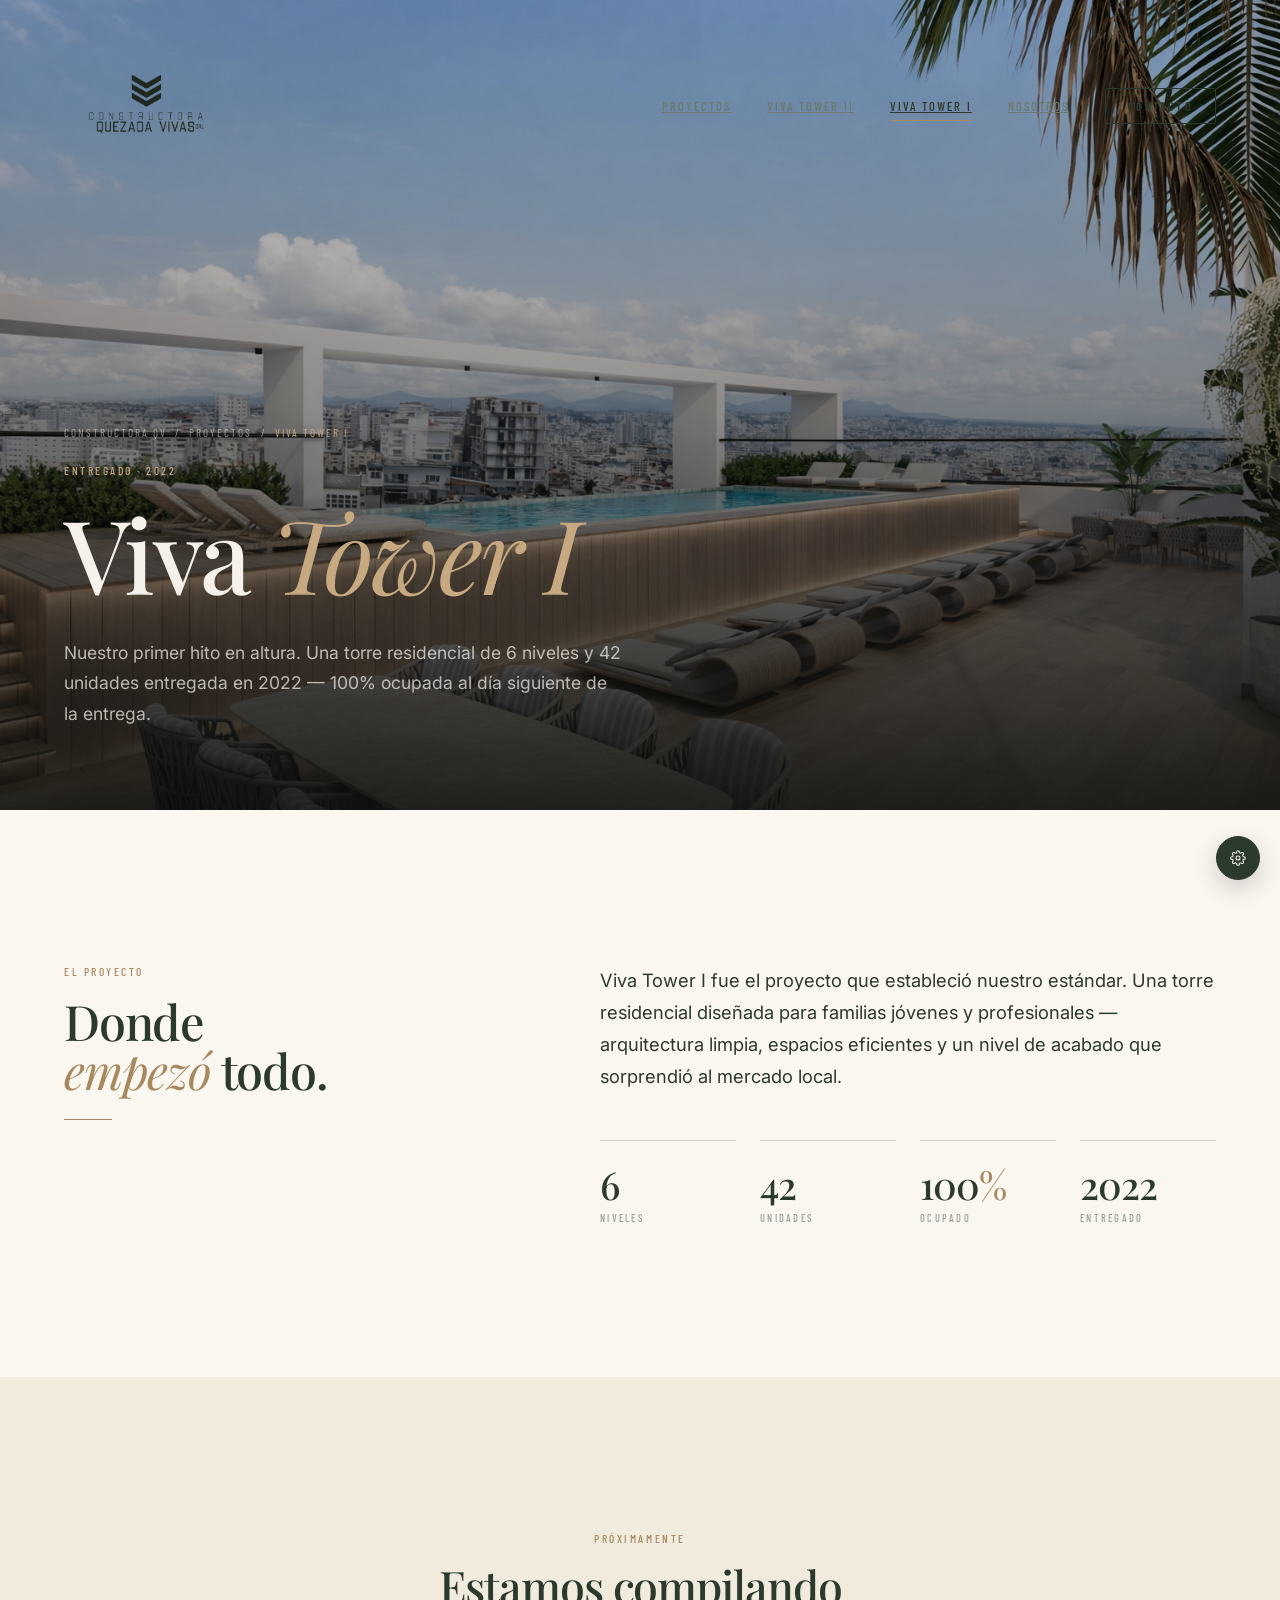
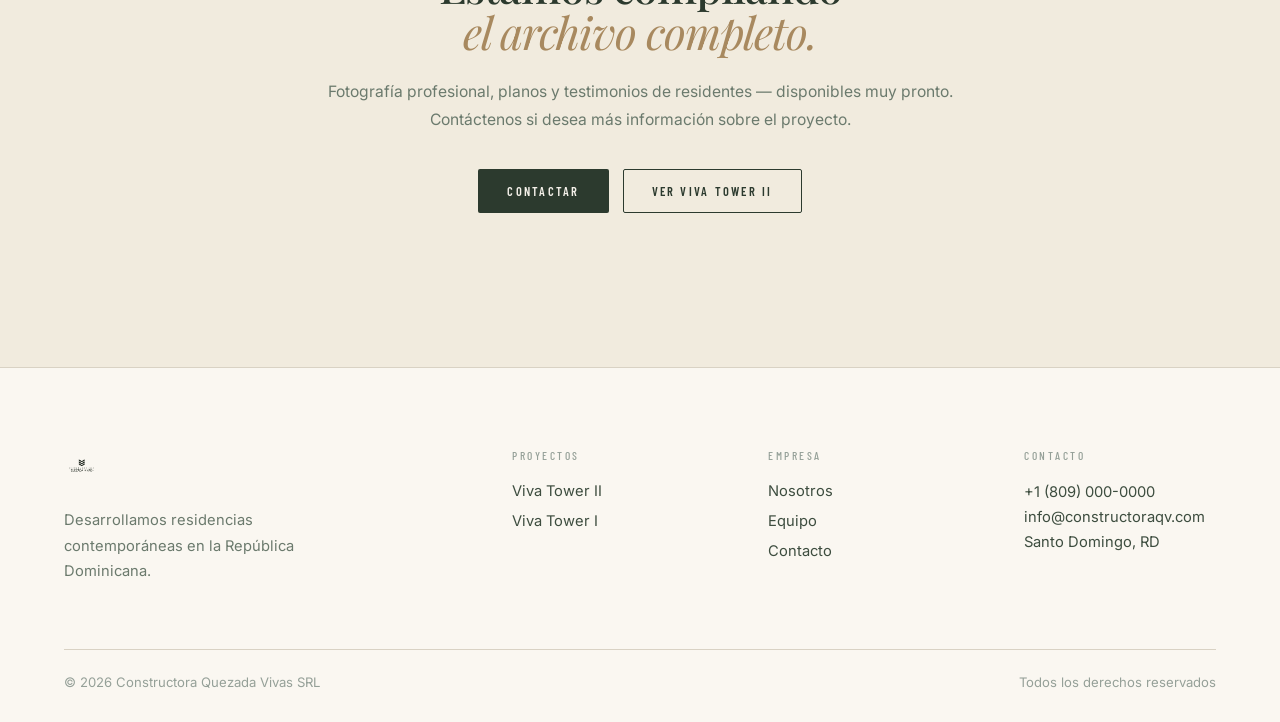
==== VivasQuezada (1)/viva-tower-i.html @ b6ae5582 "Add files via upload" ====
<!DOCTYPE html>
<html lang="es" data-theme="light" data-palette="earth" data-hero="overlay" data-nav="classic" data-footer="editorial" data-teaser="editorial" data-anim="on">
<head>
  <meta charset="UTF-8">
  <meta name="viewport" content="width=device-width, initial-scale=1.0">
  <title>Viva Tower I — Constructora Quezada Vivas SRL</title>

  <link rel="preconnect" href="https://fonts.googleapis.com">
  <link rel="preconnect" href="https://fonts.gstatic.com" crossorigin>
  <link href="https://fonts.googleapis.com/css2?family=Playfair+Display:ital,wght@0,400;0,500;0,600;0,700;1,400;1,500&family=Inter:wght@300;400;500;600&family=Barlow+Condensed:wght@400;500;600;700&display=swap" rel="stylesheet">

  <link rel="stylesheet" href="assets/site.css">
</head>
<body>

<!-- ════════════════ NAV ════════════════ -->
<nav class="nav">
  <div class="nav-row nav-classic">
    <a href="index.html" aria-label="Constructora Quezada Vivas">
      <img class="logo-img" src="brand_assets/perspectivasvivasii/Constructora VQ LOGO-02 (1).png" alt="Constructora Quezada Vivas">
    </a>
    <div class="hidden md:flex items-center" style="gap:36px">
      <a class="nav-link" href="index.html#proyectos" data-i18n-es="Proyectos" data-i18n-en="Projects">Proyectos</a>
      <a class="nav-link" href="viva-tower-ii.html">Viva Tower II</a>
      <a class="nav-link active" href="#proyecto">Viva Tower I</a>
      <a class="nav-link" href="index.html#nosotros" data-i18n-es="Nosotros" data-i18n-en="About">Nosotros</a>
      <a class="btn btn-outline" href="index.html#contacto" style="padding:10px 22px" data-i18n-es="Contacto" data-i18n-en="Contact">Contacto</a>
    </div>
    <button class="md:hidden" data-mobile-toggle aria-label="Menú" style="background:transparent;border:0;color:var(--ink);padding:6px">
      <svg width="22" height="22" viewBox="0 0 24 24" fill="none" stroke="currentColor" stroke-width="1.4" stroke-linecap="round"><line x1="3" y1="6" x2="21" y2="6"/><line x1="3" y1="12" x2="21" y2="12"/><line x1="3" y1="18" x2="21" y2="18"/></svg>
    </button>
  </div>

  <div class="nav-row nav-pill" style="display:none">
    <a href="index.html"><img class="logo-img" style="height:150px"></a>
    <div class="hidden md:flex items-center" style="gap:6px;padding:6px;border:1px solid var(--line);border-radius:999px;background:var(--surface)">
      <a class="nav-link" href="index.html#proyectos" style="padding:8px 16px;border-radius:999px" data-i18n-es="Proyectos" data-i18n-en="Projects">Proyectos</a>
      <a class="nav-link" href="viva-tower-ii.html" style="padding:8px 16px;border-radius:999px">Tower II</a>
      <a class="nav-link active" href="#proyecto" style="padding:8px 16px;border-radius:999px;background:var(--ink);color:var(--on-dark)">Tower I</a>
    </div>
    <a href="index.html" class="hidden md:inline-flex" style="font-family:'Barlow Condensed';text-transform:uppercase;letter-spacing:.16em;font-size:.7rem;color:var(--ink-mute);text-decoration:none">← <span data-i18n-es="Empresa" data-i18n-en="Company">Empresa</span></a>
  </div>

  <div data-mobile-menu class="hidden md:hidden" style="margin-top:14px;padding:18px;border-top:1px solid var(--line);display:flex;flex-direction:column;gap:14px">
    <a class="nav-link" href="index.html#proyectos" data-i18n-es="Proyectos" data-i18n-en="Projects">Proyectos</a>
    <a class="nav-link" href="viva-tower-ii.html">Viva Tower II</a>
    <a class="nav-link" href="index.html#contacto" data-i18n-es="Contacto" data-i18n-en="Contact">Contacto</a>
  </div>
</nav>


<!-- ════════════════ HERO ════════════════ -->
<section id="proyecto" class="grain" style="position:relative;min-height:90vh;display:flex;align-items:flex-end;overflow:hidden">
  <img src="brand_assets/perspectivasvivasii/AREA SOCIAL 01.JPEG" alt="Viva Tower I" style="position:absolute;inset:0;width:100%;height:100%;object-fit:cover">
  <div style="position:absolute;inset:0;background:linear-gradient(to top,rgba(10,12,10,.88) 0%,rgba(10,12,10,.4) 50%,rgba(10,12,10,.1) 100%)"></div>

  <div style="position:relative;z-index:2;width:100%;padding:0 max(24px,5vw) 80px">
    <div class="container">
      <p style="font-family:'Barlow Condensed';text-transform:uppercase;letter-spacing:.18em;font-size:.7rem;color:rgba(245,241,234,.55);margin-bottom:24px">
        <a href="index.html" style="color:rgba(245,241,234,.55);text-decoration:none">Constructora QV</a>
        &nbsp;/&nbsp;
        <a href="index.html#proyectos" style="color:rgba(245,241,234,.55);text-decoration:none" data-i18n-es="Proyectos" data-i18n-en="Projects">Proyectos</a>
        &nbsp;/&nbsp;
        <span style="color:var(--bronze-lt)">Viva Tower I</span>
      </p>
      <p class="eyebrow reveal on" style="color:var(--bronze-lt);margin-bottom:24px" data-i18n-es="Entregado · 2022" data-i18n-en="Delivered · 2022">Entregado · 2022</p>
      <h1 class="display reveal on" style="font-size:clamp(3rem,8vw,7rem);color:var(--on-dark);margin-bottom:32px;max-width:1000px">
        Viva <em style="color:var(--bronze-lt)">Tower I</em>
      </h1>
      <p class="reveal on" style="color:rgba(245,241,234,.72);font-size:1.1rem;line-height:1.75;max-width:560px" data-i18n-es="Nuestro primer hito en altura. Una torre residencial de 6 niveles y 42 unidades entregada en 2022 — 100% ocupada al día siguiente de la entrega." data-i18n-en="Our first vertical milestone. A 6-floor, 42-unit residential tower delivered in 2022 — fully occupied the day after handover.">
        Nuestro primer hito en altura. Una torre residencial de 6 niveles y 42 unidades entregada en 2022 — 100% ocupada al día siguiente de la entrega.
      </p>
    </div>
  </div>
</section>


<!-- ════════════════ CONTENT — placeholder ════════════════ -->
<section class="section bg-paper">
  <div class="container" style="display:grid;grid-template-columns:1fr 1.4fr;gap:96px;align-items:start">
    <div class="reveal">
      <p class="eyebrow" data-i18n-es="El proyecto" data-i18n-en="The project">El proyecto</p>
      <h2 class="display bronze-rule" style="font-size:clamp(2rem,3.8vw,3.2rem);margin-top:18px">
        <span data-i18n-es="Donde" data-i18n-en="Where">Donde</span><br>
        <em data-i18n-es="empezó" data-i18n-en="it all">empezó</em>
        <span data-i18n-es="todo." data-i18n-en="began.">todo.</span>
      </h2>
    </div>
    <div class="reveal">
      <p style="font-size:1.15rem;line-height:1.75;color:var(--ink);margin-bottom:32px" data-i18n-es="Viva Tower I fue el proyecto que estableció nuestro estándar. Una torre residencial diseñada para familias jóvenes y profesionales — arquitectura limpia, espacios eficientes y un nivel de acabado que sorprendió al mercado local." data-i18n-en="Viva Tower I is the project that set our standard. A residential tower designed for young families and professionals — clean architecture, efficient spaces and a finish level that surprised the local market.">
        Viva Tower I fue el proyecto que estableció nuestro estándar. Una torre residencial diseñada para familias jóvenes y profesionales — arquitectura limpia, espacios eficientes y un nivel de acabado que sorprendió al mercado local.
      </p>

      <div style="margin-top:48px;display:grid;grid-template-columns:repeat(4,1fr);gap:24px">
        <div style="padding-top:24px;border-top:1px solid var(--line)">
          <p class="display" style="font-size:2.4rem;line-height:1">6</p>
          <p class="eyebrow" style="color:var(--ink-mute);margin-top:8px;font-size:.65rem" data-i18n-es="Niveles" data-i18n-en="Floors">Niveles</p>
        </div>
        <div style="padding-top:24px;border-top:1px solid var(--line)">
          <p class="display" style="font-size:2.4rem;line-height:1">42</p>
          <p class="eyebrow" style="color:var(--ink-mute);margin-top:8px;font-size:.65rem" data-i18n-es="Unidades" data-i18n-en="Units">Unidades</p>
        </div>
        <div style="padding-top:24px;border-top:1px solid var(--line)">
          <p class="display" style="font-size:2.4rem;line-height:1">100<span style="color:var(--bronze)">%</span></p>
          <p class="eyebrow" style="color:var(--ink-mute);margin-top:8px;font-size:.65rem" data-i18n-es="Ocupado" data-i18n-en="Occupied">Ocupado</p>
        </div>
        <div style="padding-top:24px;border-top:1px solid var(--line)">
          <p class="display" style="font-size:2.4rem;line-height:1">2022</p>
          <p class="eyebrow" style="color:var(--ink-mute);margin-top:8px;font-size:.65rem" data-i18n-es="Entregado" data-i18n-en="Delivered">Entregado</p>
        </div>
      </div>
    </div>
  </div>
</section>


<!-- Empty-state notice -->
<section class="section bg-paper-2" style="text-align:center">
  <div class="container" style="max-width:680px;margin:0 auto">
    <p class="eyebrow" style="color:var(--bronze)" data-i18n-es="Próximamente" data-i18n-en="Coming soon">Próximamente</p>
    <h3 class="display" style="font-size:clamp(1.8rem,3.5vw,2.8rem);margin-top:18px">
      <span data-i18n-es="Estamos compilando" data-i18n-en="We are compiling">Estamos compilando</span><br>
      <em data-i18n-es="el archivo completo." data-i18n-en="the full archive.">el archivo completo.</em>
    </h3>
    <p style="margin-top:24px;color:var(--ink-soft);font-size:.98rem;line-height:1.75" data-i18n-es="Fotografía profesional, planos y testimonios de residentes — disponibles muy pronto. Contáctenos si desea más información sobre el proyecto." data-i18n-en="Professional photography, floor plans and resident testimonials — coming soon. Contact us if you'd like more information about the project.">
      Fotografía profesional, planos y testimonios de residentes — disponibles muy pronto. Contáctenos si desea más información sobre el proyecto.
    </p>
    <div style="margin-top:36px;display:flex;justify-content:center;gap:14px;flex-wrap:wrap">
      <a class="btn btn-solid" href="index.html#contacto" data-i18n-es="Contactar" data-i18n-en="Contact us">Contactar</a>
      <a class="btn btn-outline" href="viva-tower-ii.html" data-i18n-es="Ver Viva Tower II" data-i18n-en="See Viva Tower II">Ver Viva Tower II</a>
    </div>
  </div>
</section>


<!-- ════════════════ FOOTER ════════════════ -->
<footer style="border-top:1px solid var(--line);background:var(--paper)">
  <div class="foot-editorial container" style="display:grid;grid-template-columns:2fr 1fr 1fr 1fr;gap:64px;padding:80px max(24px,5vw) 32px">
    <div>
      <img class="logo-img" src="brand_assets/perspectivasvivasii/Constructora VQ LOGO-02 (1).png" alt="Constructora Quezada Vivas" style="height:36px;margin-bottom:24px">
      <p style="color:var(--ink-soft);line-height:1.75;max-width:300px;font-size:.92rem" data-i18n-es="Desarrollamos residencias contemporáneas en la República Dominicana." data-i18n-en="We develop contemporary residences across the Dominican Republic.">
        Desarrollamos residencias contemporáneas en la República Dominicana.
      </p>
    </div>
    <div>
      <p class="eyebrow" style="color:var(--ink-mute);margin-bottom:18px" data-i18n-es="Proyectos" data-i18n-en="Projects">Proyectos</p>
      <ul style="display:flex;flex-direction:column;gap:10px;list-style:none;padding:0;margin:0">
        <li><a href="viva-tower-ii.html" style="color:var(--ink-2);text-decoration:none;font-size:.92rem">Viva Tower II</a></li>
        <li><a href="viva-tower-i.html" style="color:var(--ink-2);text-decoration:none;font-size:.92rem">Viva Tower I</a></li>
      </ul>
    </div>
    <div>
      <p class="eyebrow" style="color:var(--ink-mute);margin-bottom:18px" data-i18n-es="Empresa" data-i18n-en="Company">Empresa</p>
      <ul style="display:flex;flex-direction:column;gap:10px;list-style:none;padding:0;margin:0">
        <li><a href="index.html#nosotros" style="color:var(--ink-2);text-decoration:none;font-size:.92rem" data-i18n-es="Nosotros" data-i18n-en="About">Nosotros</a></li>
        <li><a href="index.html#equipo" style="color:var(--ink-2);text-decoration:none;font-size:.92rem" data-i18n-es="Equipo" data-i18n-en="Team">Equipo</a></li>
        <li><a href="index.html#contacto" style="color:var(--ink-2);text-decoration:none;font-size:.92rem" data-i18n-es="Contacto" data-i18n-en="Contact">Contacto</a></li>
      </ul>
    </div>
    <div>
      <p class="eyebrow" style="color:var(--ink-mute);margin-bottom:18px" data-i18n-es="Contacto" data-i18n-en="Contact">Contacto</p>
      <p style="color:var(--ink-2);font-size:.92rem;line-height:1.7">
        +1 (809) 000-0000<br>
        info@constructoraqv.com<br>
        Santo Domingo, RD
      </p>
    </div>
    <div style="grid-column:1/-1;border-top:1px solid var(--line);padding-top:24px;display:flex;justify-content:space-between;color:var(--ink-mute);font-size:.82rem;flex-wrap:wrap;gap:12px">
      <span>© 2026 Constructora Quezada Vivas SRL</span>
      <span data-i18n-es="Todos los derechos reservados" data-i18n-en="All rights reserved">Todos los derechos reservados</span>
    </div>
  </div>

  <div class="foot-minimal container" style="display:none;justify-content:space-between;align-items:center;padding:32px max(24px,5vw);flex-wrap:wrap;gap:16px">
    <img class="logo-img" src="brand_assets/perspectivasvivasii/Constructora VQ LOGO-02 (1).png" alt="Constructora Quezada Vivas" style="height:28px">
    <span style="color:var(--ink-mute);font-size:.78rem">© 2026 Constructora QV SRL</span>
  </div>

  <div class="foot-statement" style="display:none;padding:96px max(24px,5vw) 48px;text-align:center">
    <div class="container">
      <p class="eyebrow" style="margin-bottom:32px">Constructora Quezada Vivas SRL</p>
      <p class="display" style="font-size:clamp(2.5rem,7vw,6rem);max-width:1100px;margin:0 auto">
        <em data-i18n-es="Construimos" data-i18n-en="We build">Construimos</em> <span data-i18n-es="para que las familias vivan." data-i18n-en="so families can live.">para que las familias vivan.</span>
      </p>
    </div>
  </div>
</footer>

<script src="assets/site.js"></script>
</body>
</html>
---- VivasQuezada (1)/assets/site.css ----
/* ──────────────────────────────────────────────────────────────
   Constructora Quezada Vivas — Design System
   Shared across landing + project pages
   ────────────────────────────────────────────────────────────── */

/* ─── PALETTES (driven by data-palette + data-theme) ─── */
:root,
[data-palette="earth"][data-theme="light"] {
  --ink:        #2c3a2e;   /* deep forest */
  --ink-2:      #3d4d3f;
  --ink-soft:   #6b7a6d;
  --ink-mute:   #95a098;
  --line:       #d9d2c4;
  --bronze:     #a8895f;
  --bronze-2:   #8c6f48;
  --bronze-lt:  #c6a980;
  --paper:      #faf7f1;
  --paper-2:    #f1ebde;
  --surface:    #ffffff;
  --on-dark:    #f5f1ea;
  --dark:       #1f2820;
  --dark-2:     #28322a;
}

[data-palette="earth"][data-theme="dark"] {
  --ink:        #f5f1ea;
  --ink-2:      #d9d2c4;
  --ink-soft:   #a8a89e;
  --ink-mute:   #7a7d75;
  --line:       #2e3a30;
  --bronze:     #c6a980;
  --bronze-2:   #a8895f;
  --bronze-lt:  #d9c19a;
  --paper:      #161b16;
  --paper-2:    #1f2820;
  --surface:    #1f2820;
  --on-dark:    #f5f1ea;
  --dark:       #0f130f;
  --dark-2:     #1a201a;
}

[data-palette="navy"][data-theme="light"] {
  --ink:        #0f2b5c;
  --ink-2:      #1a3b75;
  --ink-soft:   #4d5d7a;
  --ink-mute:   #8590a5;
  --line:       #d8dde6;
  --bronze:     #c9663b;
  --bronze-2:   #a8512f;
  --bronze-lt:  #db8866;
  --paper:      #eef0f3;
  --paper-2:    #e0e4eb;
  --surface:    #ffffff;
  --on-dark:    #eef0f3;
  --dark:       #0a1c3d;
  --dark-2:     #122551;
}
[data-palette="navy"][data-theme="dark"] {
  --ink:        #eef0f3;
  --ink-2:      #d6dae3;
  --ink-soft:   #a4adbf;
  --ink-mute:   #7a839a;
  --line:       #1f3260;
  --bronze:     #db8866;
  --bronze-2:   #c9663b;
  --bronze-lt:  #e9a48b;
  --paper:      #0a1530;
  --paper-2:    #122551;
  --surface:    #122551;
  --on-dark:    #eef0f3;
  --dark:       #060d20;
  --dark-2:     #0a1530;
}

[data-palette="mono"][data-theme="light"] {
  --ink:        #18181a;
  --ink-2:      #2e2e30;
  --ink-soft:   #5d5d5f;
  --ink-mute:   #9a9a9c;
  --line:       #d8d6d2;
  --bronze:     #6b6b6d;
  --bronze-2:   #4d4d4f;
  --bronze-lt:  #8a8a8c;
  --paper:      #f4f3ef;
  --paper-2:    #e8e6e0;
  --surface:    #ffffff;
  --on-dark:    #f4f3ef;
  --dark:       #131315;
  --dark-2:     #1d1d1f;
}
[data-palette="mono"][data-theme="dark"] {
  --ink:        #f4f3ef;
  --ink-2:      #d4d3cf;
  --ink-soft:   #9a9a9c;
  --ink-mute:   #6b6b6d;
  --line:       #2a2a2c;
  --bronze:     #c0c0c2;
  --bronze-2:   #a0a0a2;
  --bronze-lt:  #d8d8da;
  --paper:      #131315;
  --paper-2:    #1d1d1f;
  --surface:    #1d1d1f;
  --on-dark:    #f4f3ef;
  --dark:       #0a0a0c;
  --dark-2:     #131315;
}

/* ─── UTILITY (small layer to replace removed Tailwind) ─── */
*, *::before, *::after { box-sizing: border-box; }
body, h1, h2, h3, h4, p, ul, ol, figure { margin: 0; padding: 0; }
ul { list-style: none; }
img { max-width: 100%; display: block; }
button { font: inherit; }

.hidden { display: none !important; }
.flex { display: flex; }
.grid { display: grid; }
.items-center { align-items: center; }
.items-start { align-items: flex-start; }
.justify-between { justify-content: space-between; }
.gap-3 { gap: 12px; }
.gap-4 { gap: 16px; }
.gap-6 { gap: 24px; }
.inline-flex { display: inline-flex; }
.inline-block { display: inline-block; }

@media (min-width: 768px) {
  .md\:flex { display: flex !important; }
  .md\:grid { display: grid !important; }
  .md\:inline-flex { display: inline-flex !important; }
  .md\:inline { display: inline !important; }
  .md\:block { display: block !important; }
  .md\:hidden { display: none !important; }
}
@media (max-width: 767.98px) {
  .md\:flex { display: none; }
  .md\:grid { display: none; }
  .md\:inline-flex { display: none; }
  .md\:inline { display: none; }
  .md\:block { display: none; }
}

/* ─── BASE ─── */
html { scroll-behavior: smooth; }
body {
  background: var(--paper);
  color: var(--ink);
  font-family: 'Inter', system-ui, sans-serif;
  -webkit-font-smoothing: antialiased;
  -moz-osx-font-smoothing: grayscale;
  transition: background 0.5s ease, color 0.5s ease;
}

.font-display   { font-family: 'Playfair Display', Georgia, serif; }
.font-sans      { font-family: 'Inter', system-ui, sans-serif; }
.font-condensed { font-family: 'Barlow Condensed', 'Inter', sans-serif; }

/* ─── TOKENS as utility classes ─── */
.bg-paper   { background-color: var(--paper); }
.bg-paper-2 { background-color: var(--paper-2); }
.bg-surface { background-color: var(--surface); }
.bg-dark    { background-color: var(--dark); }
.bg-dark-2  { background-color: var(--dark-2); }
.bg-ink     { background-color: var(--ink); }

.text-ink      { color: var(--ink); }
.text-ink-2    { color: var(--ink-2); }
.text-soft     { color: var(--ink-soft); }
.text-mute     { color: var(--ink-mute); }
.text-bronze   { color: var(--bronze); }
.text-bronze-lt{ color: var(--bronze-lt); }
.text-on-dark  { color: var(--on-dark); }

.border-line   { border-color: var(--line); }
.border-bronze { border-color: var(--bronze); }

/* ─── TYPE ─── */
.eyebrow {
  font-family: 'Barlow Condensed', sans-serif;
  font-weight: 500;
  text-transform: uppercase;
  letter-spacing: 0.22em;
  font-size: 0.72rem;
  color: var(--bronze);
}
.display {
  font-family: 'Playfair Display', Georgia, serif;
  font-weight: 500;
  letter-spacing: -0.025em;
  line-height: 1.02;
}
.display em {
  font-style: italic;
  font-weight: 400;
  color: var(--bronze);
}

/* Bronze rule under section titles */
.bronze-rule::after {
  content: '';
  display: block;
  width: 48px;
  height: 1px;
  background: var(--bronze);
  margin-top: 24px;
}

/* ─── BUTTONS ─── */
.btn {
  display: inline-flex;
  align-items: center;
  justify-content: center;
  gap: 10px;
  padding: 14px 28px;
  font-family: 'Barlow Condensed', sans-serif;
  font-weight: 600;
  font-size: 0.78rem;
  text-transform: uppercase;
  letter-spacing: 0.18em;
  border-radius: 2px;
  cursor: pointer;
  text-decoration: none;
  transition: background 0.3s ease, color 0.3s ease, border-color 0.3s ease, transform 0.2s ease;
  border: 1px solid transparent;
  white-space: nowrap;
}
.btn-solid {
  background: var(--ink);
  color: var(--on-dark);
}
.btn-solid:hover { background: var(--ink-2); transform: translateY(-1px); }

.btn-bronze {
  background: var(--bronze);
  color: var(--on-dark);
}
.btn-bronze:hover { background: var(--bronze-2); transform: translateY(-1px); }

.btn-outline {
  background: transparent;
  border-color: var(--ink);
  color: var(--ink);
}
.btn-outline:hover { background: var(--ink); color: var(--on-dark); }

.btn-outline-light {
  background: transparent;
  border-color: rgba(245,241,234,0.4);
  color: var(--on-dark);
}
.btn-outline-light:hover { border-color: var(--bronze-lt); color: var(--bronze-lt); }

.btn-link {
  background: transparent;
  color: var(--ink);
  padding: 4px 0;
  border-bottom: 1px solid var(--ink);
  letter-spacing: 0.14em;
}
.btn-link:hover { color: var(--bronze); border-color: var(--bronze); }

/* ─── NAV ─── */
.nav {
  position: fixed;
  top: 0;
  inset-inline: 0;
  z-index: 50;
  padding: 22px max(24px, 5vw);
  transition: background 0.35s ease, padding 0.3s ease, box-shadow 0.3s ease;
}
.nav.solid {
  background: color-mix(in oklab, var(--paper) 92%, transparent);
  backdrop-filter: blur(14px) saturate(140%);
  -webkit-backdrop-filter: blur(14px) saturate(140%);
  box-shadow: 0 1px 0 var(--line);
  padding-top: 14px;
  padding-bottom: 14px;
}
[data-theme="dark"] .nav.solid {
  background: color-mix(in oklab, var(--paper) 88%, transparent);
}
.nav-row {
  max-width: 1320px;
  margin: 0 auto;
  display: flex;
  align-items: center;
  justify-content: space-between;
  gap: 32px;
}
.nav-link {
  font-family: 'Barlow Condensed', sans-serif;
  font-weight: 500;
  text-transform: uppercase;
  letter-spacing: 0.16em;
  font-size: 0.78rem;
  color: var(--ink-soft);
  transition: color 0.2s ease;
  position: relative;
}
.nav-link:hover { color: var(--ink); }
.nav-link.active { color: var(--ink); }
.nav-link.active::after {
  content: '';
  position: absolute;
  left: 0; right: 0;
  bottom: -8px;
  height: 1px;
  background: var(--bronze);
}

/* Logo treatment — invert based on theme */
.logo-img {
  height: 168px;
  width: auto;
  transition: filter 0.4s ease, height 0.3s ease;
}
.nav.solid .logo-img { height: 144px; }
@media (max-width: 767.98px) {
  .logo-img { height: 132px; }
  .nav.solid .logo-img { height: 120px; }
}
[data-theme="light"] .logo-img { filter: brightness(0) saturate(100%) invert(15%) sepia(8%) saturate(900%) hue-rotate(70deg) brightness(95%); }
[data-theme="dark"]  .logo-img { filter: brightness(0) invert(1) opacity(0.95); }

/* ─── CARDS / SURFACES ─── */
.card {
  background: var(--surface);
  border: 1px solid var(--line);
  border-radius: 4px;
  transition: transform 0.4s ease, box-shadow 0.4s ease, border-color 0.4s ease;
}
.card:hover {
  transform: translateY(-3px);
  border-color: var(--bronze);
  box-shadow: 0 24px 48px -16px rgba(44,58,46,.18);
}

.surface-dark {
  background: var(--dark);
  color: var(--on-dark);
}

/* ─── IMAGE WRAPPER ─── */
.img-wrap {
  position: relative;
  overflow: hidden;
  background: var(--paper-2);
}
.img-wrap img {
  width: 100%;
  height: 100%;
  object-fit: cover;
  transition: transform 0.8s cubic-bezier(.25,.46,.45,.94);
  display: block;
}
.img-wrap:hover img { transform: scale(1.04); }
.img-wrap.with-shade::after {
  content: '';
  position: absolute;
  inset: 0;
  background: linear-gradient(to top, rgba(15,20,15,0.75) 0%, rgba(15,20,15,0.2) 45%, transparent 75%);
  pointer-events: none;
}

/* ─── FIELDS ─── */
.field {
  background: transparent;
  border: 0;
  border-bottom: 1px solid var(--line);
  padding: 12px 0;
  width: 100%;
  font-family: 'Inter', sans-serif;
  font-size: 0.95rem;
  color: var(--ink);
  transition: border-color 0.2s ease;
}
.field:focus { outline: none; border-bottom-color: var(--bronze); }
.field::placeholder { color: var(--ink-mute); }
.field-label {
  font-family: 'Barlow Condensed', sans-serif;
  font-size: 0.7rem;
  text-transform: uppercase;
  letter-spacing: 0.16em;
  color: var(--ink-mute);
  display: block;
  margin-bottom: 6px;
}
.field-dark {
  border-bottom-color: rgba(245,241,234,0.18);
  color: var(--on-dark);
}
.field-dark::placeholder { color: rgba(245,241,234,0.32); }
.field-dark:focus { border-bottom-color: var(--bronze-lt); }
.field-dark + .field-label,
.field-label.field-dark { color: rgba(245,241,234,0.45); }

/* ─── SCROLL REVEAL ─── */
.reveal {
  opacity: 0;
  transform: translateY(20px);
  transition: opacity 0.7s ease, transform 0.7s cubic-bezier(.25,.46,.45,.94);
}
.reveal.on { opacity: 1; transform: translateY(0); }
.stagger > .reveal:nth-child(1) { transition-delay: 0s; }
.stagger > .reveal:nth-child(2) { transition-delay: 0.08s; }
.stagger > .reveal:nth-child(3) { transition-delay: 0.16s; }
.stagger > .reveal:nth-child(4) { transition-delay: 0.24s; }
.stagger > .reveal:nth-child(5) { transition-delay: 0.32s; }
.stagger > .reveal:nth-child(6) { transition-delay: 0.40s; }

/* Disable animations when user opts out */
[data-anim="off"] .reveal { opacity: 1 !important; transform: none !important; }
[data-anim="off"] .img-wrap:hover img { transform: none !important; }
[data-anim="off"] * { animation-duration: 0s !important; transition-duration: 0.0001s !important; }

/* ─── SECTIONS ─── */
.section {
  padding: clamp(72px, 12vw, 160px) max(24px, 5vw);
}
.section-tight {
  padding: clamp(56px, 8vw, 100px) max(24px, 5vw);
}
.container {
  max-width: 1320px;
  margin: 0 auto;
}

/* Grain overlay */
.grain { position: relative; }
.grain::before {
  content: '';
  position: absolute;
  inset: 0;
  background-image: url("data:image/svg+xml,%3Csvg xmlns='http://www.w3.org/2000/svg' width='300' height='300'%3E%3Cfilter id='n'%3E%3CfeTurbulence type='fractalNoise' baseFrequency='.85' numOctaves='4' stitchTiles='stitch'/%3E%3C/filter%3E%3Crect width='300' height='300' filter='url(%23n)' opacity='.035'/%3E%3C/svg%3E");
  pointer-events: none;
  mix-blend-mode: multiply;
  z-index: 2;
}
[data-theme="dark"] .grain::before { mix-blend-mode: screen; opacity: 0.4; }

/* Marquee — gentle horizontal scroll */
.marquee {
  display: flex;
  gap: 64px;
  white-space: nowrap;
  animation: marqueeScroll 50s linear infinite;
  font-family: 'Playfair Display', serif;
  font-style: italic;
  font-size: clamp(2.5rem, 6vw, 5rem);
  color: var(--ink);
  opacity: 0.12;
}
@keyframes marqueeScroll {
  from { transform: translateX(0); }
  to   { transform: translateX(-50%); }
}

/* ─── TWEAKS PANEL ─── */
.tw-fab {
  position: fixed;
  bottom: 20px;
  right: 20px;
  width: 44px;
  height: 44px;
  border-radius: 999px;
  background: var(--ink);
  color: var(--on-dark);
  border: 1px solid var(--ink);
  display: none;
  align-items: center;
  justify-content: center;
  z-index: 60;
  cursor: pointer;
  box-shadow: 0 8px 24px rgba(0,0,0,0.18);
}
.tw-fab:hover { background: var(--bronze); border-color: var(--bronze); }
.tw-panel {
  position: fixed;
  bottom: 80px;
  right: 20px;
  width: 320px;
  max-width: calc(100vw - 40px);
  max-height: calc(100vh - 120px);
  overflow-y: auto;
  background: var(--surface);
  border: 1px solid var(--line);
  border-radius: 6px;
  padding: 20px;
  z-index: 60;
  box-shadow: 0 24px 64px -12px rgba(0,0,0,0.28);
  display: none;
  font-family: 'Inter', sans-serif;
}
.tw-panel.open, .tw-fab.show { display: flex; }
.tw-panel.open { display: block; }
.tw-panel h4 {
  font-family: 'Barlow Condensed', sans-serif;
  text-transform: uppercase;
  letter-spacing: 0.16em;
  font-size: 0.72rem;
  color: var(--ink-mute);
  margin: 18px 0 10px;
  font-weight: 500;
}
.tw-panel h4:first-child { margin-top: 0; }
.tw-row {
  display: flex;
  gap: 6px;
  flex-wrap: wrap;
}
.tw-btn {
  flex: 1 1 auto;
  padding: 8px 12px;
  font-family: 'Barlow Condensed', sans-serif;
  font-size: 0.72rem;
  text-transform: uppercase;
  letter-spacing: 0.14em;
  border: 1px solid var(--line);
  background: transparent;
  color: var(--ink);
  cursor: pointer;
  border-radius: 2px;
  transition: all 0.2s ease;
  text-align: center;
  min-width: 60px;
}
.tw-btn:hover { border-color: var(--bronze); color: var(--bronze); }
.tw-btn.on {
  background: var(--ink);
  color: var(--on-dark);
  border-color: var(--ink);
}
.tw-swatches {
  display: flex;
  gap: 8px;
}
.tw-swatch {
  flex: 1;
  height: 44px;
  cursor: pointer;
  border-radius: 2px;
  border: 1px solid var(--line);
  display: flex;
  overflow: hidden;
  position: relative;
}
.tw-swatch.on { outline: 2px solid var(--bronze); outline-offset: 2px; }
.tw-swatch span { flex: 1; }
.tw-close {
  position: absolute;
  top: 12px;
  right: 12px;
  background: transparent;
  border: 0;
  color: var(--ink-mute);
  cursor: pointer;
  font-size: 18px;
  line-height: 1;
}
.tw-close:hover { color: var(--ink); }
.tw-title {
  font-family: 'Playfair Display', serif;
  font-size: 1rem;
  color: var(--ink);
  margin: 0 0 4px;
}
.tw-sub {
  font-size: 0.72rem;
  color: var(--ink-mute);
  margin: 0 0 14px;
}

/* ─── HERO LAYOUT VARIANTS ─── */
[data-hero="split"] .hero-split { display: grid !important; }
[data-hero="split"] .hero-overlay,
[data-hero="split"] .hero-stack { display: none !important; }
[data-hero="overlay"] .hero-overlay { display: flex !important; }
[data-hero="overlay"] .hero-split,
[data-hero="overlay"] .hero-stack { display: none !important; }
[data-hero="stack"] .hero-stack { display: block !important; }
[data-hero="stack"] .hero-split,
[data-hero="stack"] .hero-overlay { display: none !important; }

/* Project teaser variant */
[data-teaser="editorial"] .teaser-editorial { display: grid !important; }
[data-teaser="editorial"] .teaser-card,
[data-teaser="editorial"] .teaser-fullbleed { display: none !important; }
[data-teaser="card"] .teaser-card { display: grid !important; }
[data-teaser="card"] .teaser-editorial,
[data-teaser="card"] .teaser-fullbleed { display: none !important; }
[data-teaser="fullbleed"] .teaser-fullbleed { display: block !important; }
[data-teaser="fullbleed"] .teaser-editorial,
[data-teaser="fullbleed"] .teaser-card { display: none !important; }

/* Footer variants */
[data-footer="editorial"] .foot-editorial { display: grid !important; }
[data-footer="editorial"] .foot-minimal,
[data-footer="editorial"] .foot-statement { display: none !important; }
[data-footer="minimal"] .foot-minimal { display: flex !important; }
[data-footer="minimal"] .foot-editorial,
[data-footer="minimal"] .foot-statement { display: none !important; }
[data-footer="statement"] .foot-statement { display: block !important; }
[data-footer="statement"] .foot-minimal,
[data-footer="statement"] .foot-editorial { display: none !important; }

/* Nav variants */
[data-nav="classic"] .nav-classic { display: flex !important; }
[data-nav="classic"] .nav-side,
[data-nav="classic"] .nav-pill { display: none !important; }
[data-nav="pill"] .nav-pill { display: flex !important; }
[data-nav="pill"] .nav-classic,
[data-nav="pill"] .nav-side { display: none !important; }

/* Smooth all theme transitions */
*, *::before, *::after {
  transition-property: background-color, border-color, color, fill, stroke, opacity, box-shadow;
  transition-duration: 0.45s;
  transition-timing-function: ease;
}
img, svg, .img-wrap img, .hero-bg {
  transition-property: transform, opacity, filter;
}

/* ─── RESPONSIVE OVERRIDES ─── */
@media (max-width: 900px) {
  .hero-split { grid-template-columns: 1fr !important; padding-top: 100px !important; gap: 48px; }
  .hero-split > div:first-child { justify-self: stretch !important; padding: 0 max(24px,5vw) !important; }
  .hero-split > div:last-child { padding: 0 !important; height: 60vh !important; min-height: 380px !important; }

  .container > div[style*="grid-template-columns:1fr 1fr"],
  .container > div[style*="grid-template-columns: 1fr 1fr"],
  .container > div[style*="grid-template-columns:1fr 1.4fr"],
  .container > div[style*="grid-template-columns: 1fr 1.4fr"],
  .container > div[style*="grid-template-columns:1.3fr 1fr"],
  .container > div[style*="grid-template-columns:1fr 1.3fr"],
  .container > div[style*="grid-template-columns:2fr 1fr 1fr 1fr"],
  .container > div[style*="grid-template-columns:1.4fr 1fr"] {
    grid-template-columns: 1fr !important;
    gap: 48px !important;
  }
  .teaser-editorial article {
    grid-template-columns: 1fr !important;
    gap: 32px !important;
  }
  .teaser-editorial article > div[style*="order:1"],
  .teaser-editorial article > div[style*="order:2"] { order: unset !important; }

  .teaser-card { grid-template-columns: 1fr !important; }

  .marquee { font-size: 2.4rem; }
  .display { line-height: 1.05; }
}

/* Selection */
::selection { background: var(--bronze); color: var(--on-dark); }

/* Scrollbar */
::-webkit-scrollbar { width: 10px; height: 10px; }
::-webkit-scrollbar-track { background: var(--paper); }
::-webkit-scrollbar-thumb { background: var(--line); }
::-webkit-scrollbar-thumb:hover { background: var(--bronze); }
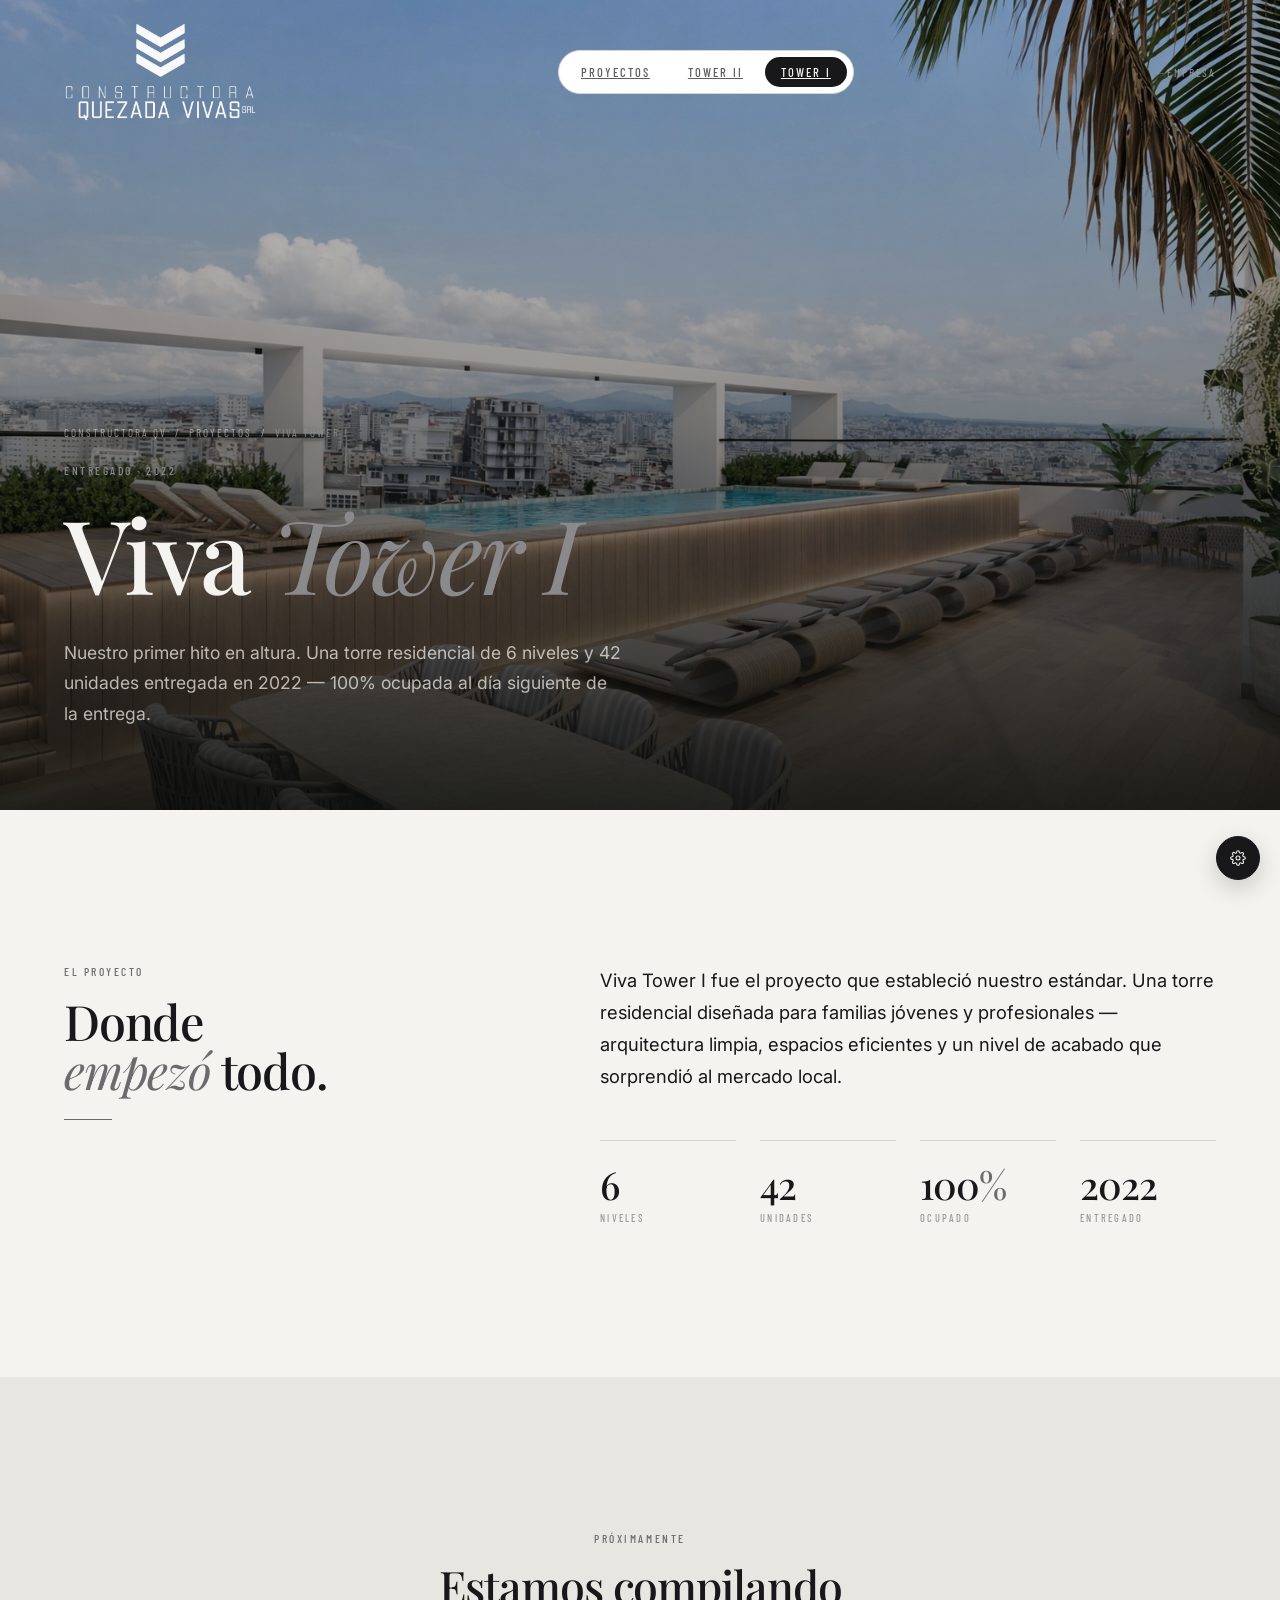
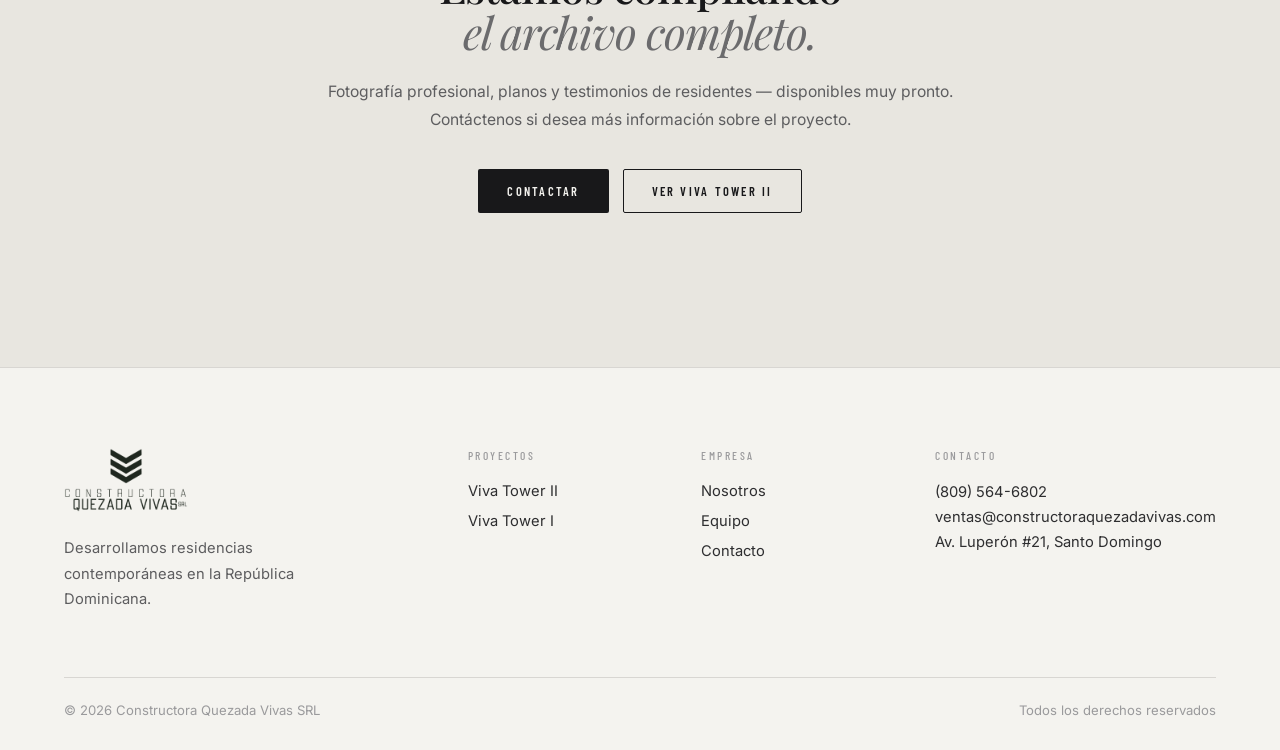
==== commit c0136bc0: "Add files via upload" ====
--- a/VivasQuezada (1)/viva-tower-i.html
+++ b/VivasQuezada (1)/viva-tower-i.html
@@ -1,5 +1,5 @@
 <!DOCTYPE html>
-<html lang="es" data-theme="light" data-palette="earth" data-hero="overlay" data-nav="classic" data-footer="editorial" data-teaser="editorial" data-anim="on">
+<html lang="es" data-theme="light" data-palette="mono" data-hero="overlay" data-nav="pill" data-footer="editorial" data-teaser="editorial" data-anim="on">
 <head>
   <meta charset="UTF-8">
   <meta name="viewport" content="width=device-width, initial-scale=1.0">
@@ -16,8 +16,8 @@
 <!-- ════════════════ NAV ════════════════ -->
 <nav class="nav">
   <div class="nav-row nav-classic">
-    <a href="index.html" aria-label="Constructora Quezada Vivas">
-      <img class="logo-img" src="brand_assets/perspectivasvivasii/Constructora VQ LOGO-02 (1).png" alt="Constructora Quezada Vivas">
+    <a href="index.html" class="logo-link" aria-label="Constructora Quezada Vivas">
+      <img class="logo-img" src="assets/logo-quezada-vivas.png" alt="Constructora Quezada Vivas">
     </a>
     <div class="hidden md:flex items-center" style="gap:36px">
       <a class="nav-link" href="index.html#proyectos" data-i18n-es="Proyectos" data-i18n-en="Projects">Proyectos</a>
@@ -32,7 +32,7 @@
   </div>
 
   <div class="nav-row nav-pill" style="display:none">
-    <a href="index.html"><img class="logo-img" style="height:150px"></a>
+    <a href="index.html" class="logo-link" aria-label="Constructora Quezada Vivas"><img class="logo-img" src="assets/logo-quezada-vivas.png" alt="Constructora Quezada Vivas"></a>
     <div class="hidden md:flex items-center" style="gap:6px;padding:6px;border:1px solid var(--line);border-radius:999px;background:var(--surface)">
       <a class="nav-link" href="index.html#proyectos" style="padding:8px 16px;border-radius:999px" data-i18n-es="Proyectos" data-i18n-en="Projects">Proyectos</a>
       <a class="nav-link" href="viva-tower-ii.html" style="padding:8px 16px;border-radius:999px">Tower II</a>
@@ -137,7 +137,7 @@
 <footer style="border-top:1px solid var(--line);background:var(--paper)">
   <div class="foot-editorial container" style="display:grid;grid-template-columns:2fr 1fr 1fr 1fr;gap:64px;padding:80px max(24px,5vw) 32px">
     <div>
-      <img class="logo-img" src="brand_assets/perspectivasvivasii/Constructora VQ LOGO-02 (1).png" alt="Constructora Quezada Vivas" style="height:36px;margin-bottom:24px">
+      <img class="logo-img" src="assets/logo-quezada-vivas.png" alt="Constructora Quezada Vivas" style="height:64px;width:auto;margin-bottom:24px">
       <p style="color:var(--ink-soft);line-height:1.75;max-width:300px;font-size:.92rem" data-i18n-es="Desarrollamos residencias contemporáneas en la República Dominicana." data-i18n-en="We develop contemporary residences across the Dominican Republic.">
         Desarrollamos residencias contemporáneas en la República Dominicana.
       </p>
@@ -160,9 +160,9 @@
     <div>
       <p class="eyebrow" style="color:var(--ink-mute);margin-bottom:18px" data-i18n-es="Contacto" data-i18n-en="Contact">Contacto</p>
       <p style="color:var(--ink-2);font-size:.92rem;line-height:1.7">
-        +1 (809) 000-0000<br>
-        info@constructoraqv.com<br>
-        Santo Domingo, RD
+        (809) 564-6802<br>
+        ventas@constructoraquezadavivas.com<br>
+        Av. Luperón #21, Santo Domingo
       </p>
     </div>
     <div style="grid-column:1/-1;border-top:1px solid var(--line);padding-top:24px;display:flex;justify-content:space-between;color:var(--ink-mute);font-size:.82rem;flex-wrap:wrap;gap:12px">
@@ -172,7 +172,7 @@
   </div>
 
   <div class="foot-minimal container" style="display:none;justify-content:space-between;align-items:center;padding:32px max(24px,5vw);flex-wrap:wrap;gap:16px">
-    <img class="logo-img" src="brand_assets/perspectivasvivasii/Constructora VQ LOGO-02 (1).png" alt="Constructora Quezada Vivas" style="height:28px">
+    <img class="logo-img" src="assets/logo-quezada-vivas.png" alt="Constructora Quezada Vivas" style="height:44px;width:auto">
     <span style="color:var(--ink-mute);font-size:.78rem">© 2026 Constructora QV SRL</span>
   </div>
 
--- a/VivasQuezada (1)/assets/site.css
+++ b/VivasQuezada (1)/assets/site.css
@@ -296,6 +296,7 @@
   color: var(--ink-soft);
   transition: color 0.2s ease;
   position: relative;
+  white-space: nowrap;
 }
 .nav-link:hover { color: var(--ink); }
 .nav-link.active { color: var(--ink); }
@@ -307,20 +308,48 @@
   height: 1px;
   background: var(--bronze);
 }
+/* Pill nav: active becomes a solid pill, no underline */
+[data-nav="pill"] .nav-pill .nav-link.active,
+[data-nav="pill"] .nav-pill .nav-link.active:hover {
+  background: var(--ink);
+  color: var(--on-dark);
+}
+[data-nav="pill"] .nav-pill .nav-link.active::after { display: none; }
 
 /* Logo treatment — invert based on theme */
 .logo-img {
-  height: 168px;
+  height: 100px;
   width: auto;
   transition: filter 0.4s ease, height 0.3s ease;
 }
-.nav.solid .logo-img { height: 144px; }
+.nav.solid .logo-img { height: 78px; }
 @media (max-width: 767.98px) {
-  .logo-img { height: 132px; }
-  .nav.solid .logo-img { height: 120px; }
+  .logo-img { height: 70px; }
+  .nav.solid .logo-img { height: 58px; }
 }
 [data-theme="light"] .logo-img { filter: brightness(0) saturate(100%) invert(15%) sepia(8%) saturate(900%) hue-rotate(70deg) brightness(95%); }
 [data-theme="dark"]  .logo-img { filter: brightness(0) invert(1) opacity(0.95); }
+/* Over the full-bleed overlay hero, keep the logo legible (light) until the nav goes solid */
+[data-theme="light"][data-hero="overlay"] .nav:not(.solid) .logo-img { filter: brightness(0) invert(1) opacity(0.95); }
+
+/* Download items (unlocked after lead form) */
+.dl-item {
+  display: flex;
+  align-items: center;
+  justify-content: space-between;
+  gap: 16px;
+  padding: 17px 22px;
+  border: 1px solid rgba(245,241,234,0.18);
+  border-radius: 3px;
+  text-decoration: none;
+  background: rgba(245,241,234,0.02);
+  transition: border-color 0.25s ease, background 0.25s ease, transform 0.2s ease;
+}
+.dl-item:hover { border-color: var(--bronze-lt); background: rgba(245,241,234,0.06); transform: translateX(2px); }
+.dl-meta { display: flex; flex-direction: column; gap: 3px; }
+.dl-name { font-family: 'Inter', sans-serif; font-size: 0.96rem; color: var(--on-dark); }
+.dl-sub { font-family: 'Barlow Condensed', sans-serif; text-transform: uppercase; letter-spacing: 0.18em; font-size: 0.62rem; color: rgba(245,241,234,0.4); }
+.dl-icon { font-size: 1.2rem; color: var(--bronze-lt); flex-shrink: 0; }
 
 /* ─── CARDS / SURFACES ─── */
 .card {
@@ -647,8 +676,14 @@
 
   .teaser-card { grid-template-columns: 1fr !important; }
 
+  .team-grid { grid-template-columns: 1fr 1fr !important; }
+
   .marquee { font-size: 2.4rem; }
   .display { line-height: 1.05; }
+}
+
+@media (max-width: 560px) {
+  .team-grid { grid-template-columns: 1fr !important; }
 }
 
 /* Selection */
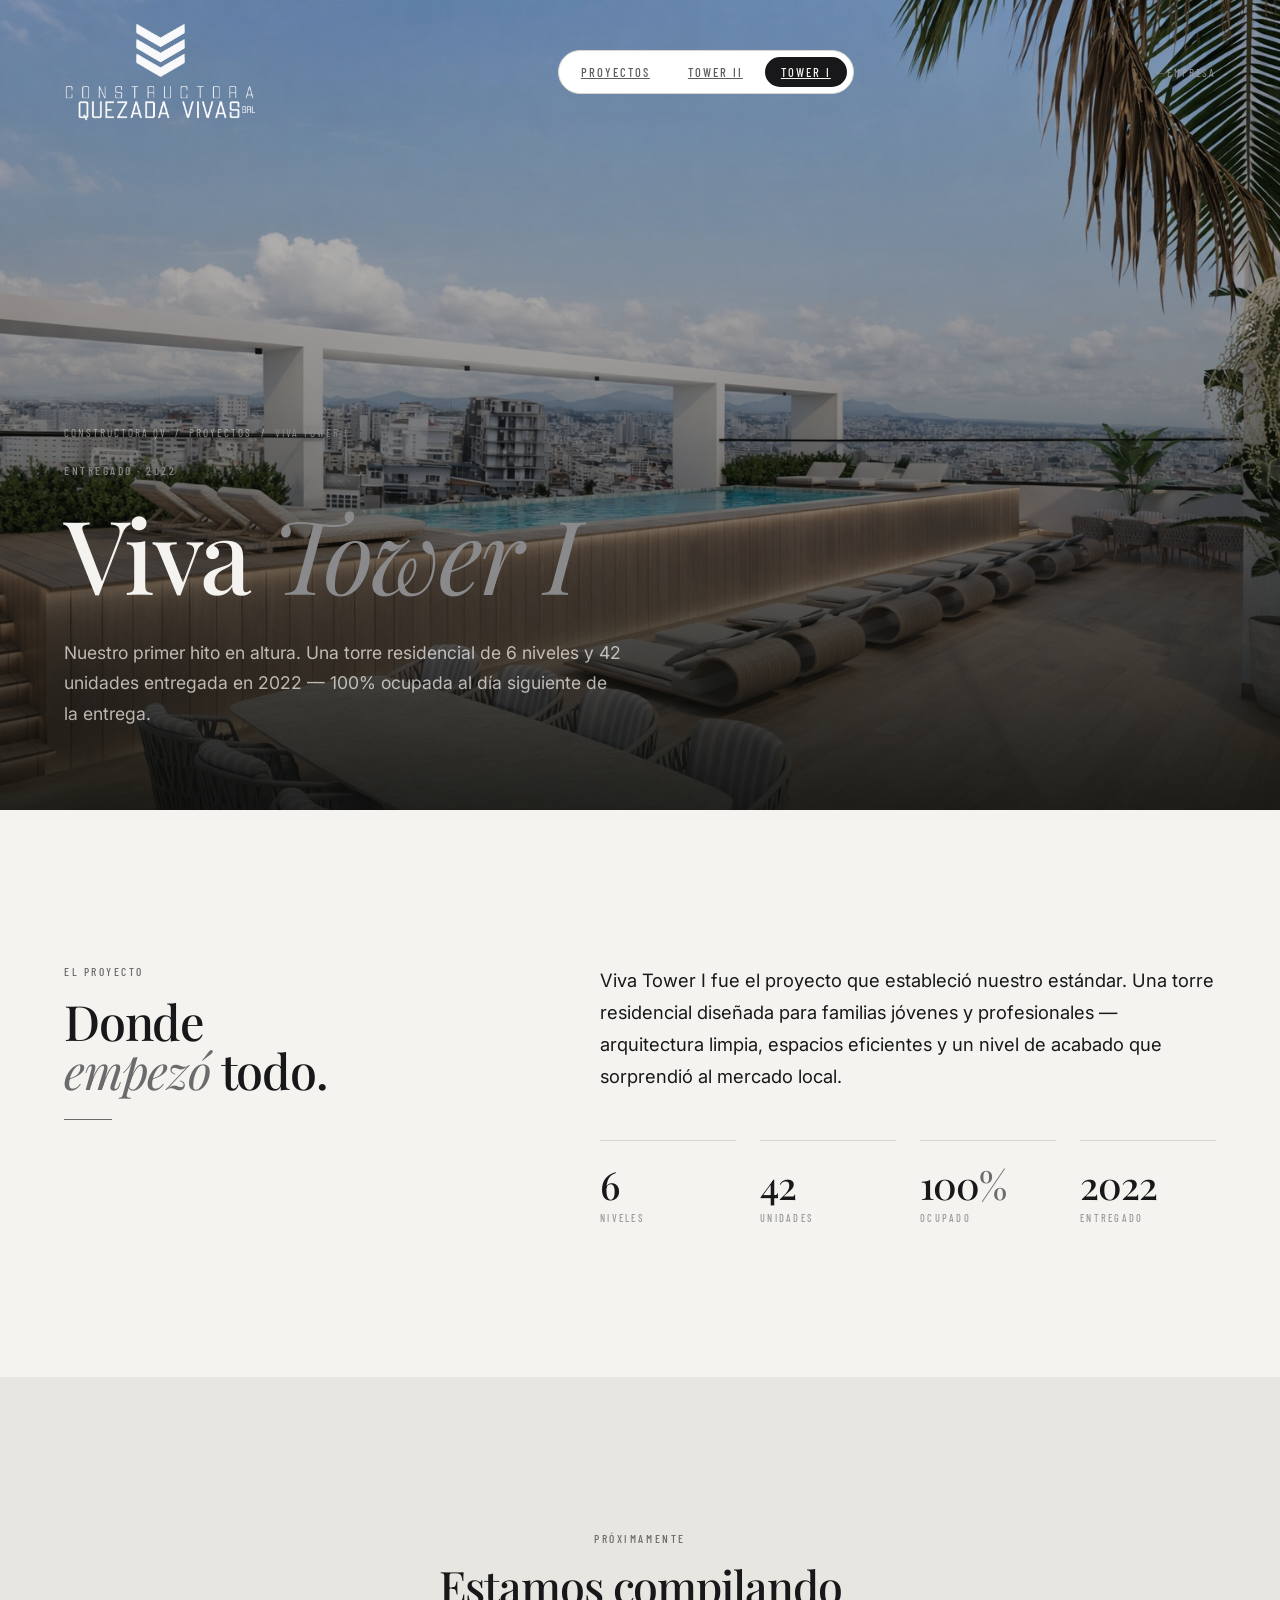
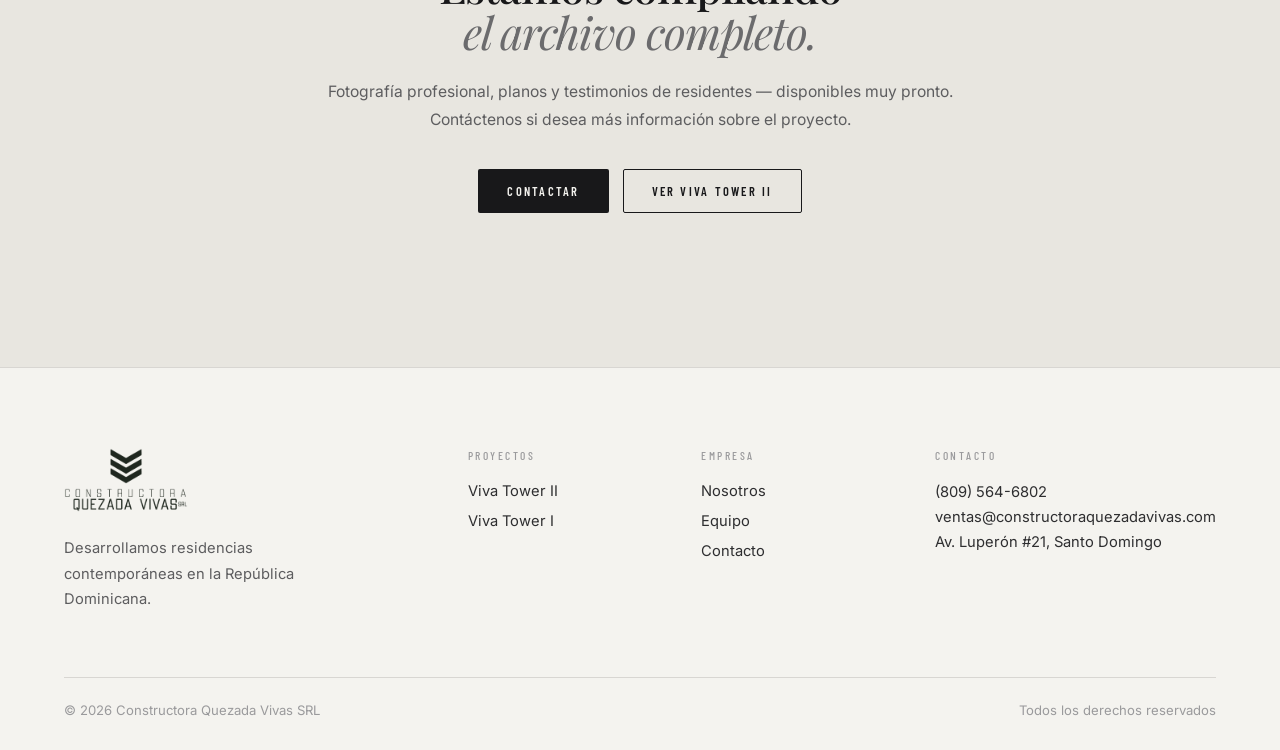
==== commit 1422046c: "Remove public tweaks panel, fix mobile layout overflow, add favicon, update Viva Tower II brochure -" ====
--- a/VivasQuezada (1)/viva-tower-i.html
+++ b/VivasQuezada (1)/viva-tower-i.html
@@ -4,6 +4,11 @@
   <meta charset="UTF-8">
   <meta name="viewport" content="width=device-width, initial-scale=1.0">
   <title>Viva Tower I — Constructora Quezada Vivas SRL</title>
+
+  <link rel="icon" href="assets/favicon.ico" sizes="any">
+  <link rel="icon" type="image/png" href="assets/favicon-32x32.png" sizes="32x32">
+  <link rel="icon" type="image/png" href="assets/favicon-16x16.png" sizes="16x16">
+  <link rel="apple-touch-icon" href="assets/apple-touch-icon.png">
 
   <link rel="preconnect" href="https://fonts.googleapis.com">
   <link rel="preconnect" href="https://fonts.gstatic.com" crossorigin>
--- a/VivasQuezada (1)/assets/site.css
+++ b/VivasQuezada (1)/assets/site.css
@@ -484,121 +484,6 @@
   to   { transform: translateX(-50%); }
 }
 
-/* ─── TWEAKS PANEL ─── */
-.tw-fab {
-  position: fixed;
-  bottom: 20px;
-  right: 20px;
-  width: 44px;
-  height: 44px;
-  border-radius: 999px;
-  background: var(--ink);
-  color: var(--on-dark);
-  border: 1px solid var(--ink);
-  display: none;
-  align-items: center;
-  justify-content: center;
-  z-index: 60;
-  cursor: pointer;
-  box-shadow: 0 8px 24px rgba(0,0,0,0.18);
-}
-.tw-fab:hover { background: var(--bronze); border-color: var(--bronze); }
-.tw-panel {
-  position: fixed;
-  bottom: 80px;
-  right: 20px;
-  width: 320px;
-  max-width: calc(100vw - 40px);
-  max-height: calc(100vh - 120px);
-  overflow-y: auto;
-  background: var(--surface);
-  border: 1px solid var(--line);
-  border-radius: 6px;
-  padding: 20px;
-  z-index: 60;
-  box-shadow: 0 24px 64px -12px rgba(0,0,0,0.28);
-  display: none;
-  font-family: 'Inter', sans-serif;
-}
-.tw-panel.open, .tw-fab.show { display: flex; }
-.tw-panel.open { display: block; }
-.tw-panel h4 {
-  font-family: 'Barlow Condensed', sans-serif;
-  text-transform: uppercase;
-  letter-spacing: 0.16em;
-  font-size: 0.72rem;
-  color: var(--ink-mute);
-  margin: 18px 0 10px;
-  font-weight: 500;
-}
-.tw-panel h4:first-child { margin-top: 0; }
-.tw-row {
-  display: flex;
-  gap: 6px;
-  flex-wrap: wrap;
-}
-.tw-btn {
-  flex: 1 1 auto;
-  padding: 8px 12px;
-  font-family: 'Barlow Condensed', sans-serif;
-  font-size: 0.72rem;
-  text-transform: uppercase;
-  letter-spacing: 0.14em;
-  border: 1px solid var(--line);
-  background: transparent;
-  color: var(--ink);
-  cursor: pointer;
-  border-radius: 2px;
-  transition: all 0.2s ease;
-  text-align: center;
-  min-width: 60px;
-}
-.tw-btn:hover { border-color: var(--bronze); color: var(--bronze); }
-.tw-btn.on {
-  background: var(--ink);
-  color: var(--on-dark);
-  border-color: var(--ink);
-}
-.tw-swatches {
-  display: flex;
-  gap: 8px;
-}
-.tw-swatch {
-  flex: 1;
-  height: 44px;
-  cursor: pointer;
-  border-radius: 2px;
-  border: 1px solid var(--line);
-  display: flex;
-  overflow: hidden;
-  position: relative;
-}
-.tw-swatch.on { outline: 2px solid var(--bronze); outline-offset: 2px; }
-.tw-swatch span { flex: 1; }
-.tw-close {
-  position: absolute;
-  top: 12px;
-  right: 12px;
-  background: transparent;
-  border: 0;
-  color: var(--ink-mute);
-  cursor: pointer;
-  font-size: 18px;
-  line-height: 1;
-}
-.tw-close:hover { color: var(--ink); }
-.tw-title {
-  font-family: 'Playfair Display', serif;
-  font-size: 1rem;
-  color: var(--ink);
-  margin: 0 0 4px;
-}
-.tw-sub {
-  font-size: 0.72rem;
-  color: var(--ink-mute);
-  margin: 0 0 14px;
-}
-
 /* ─── HERO LAYOUT VARIANTS ─── */
 [data-hero="split"] .hero-split { display: grid !important; }
 [data-hero="split"] .hero-overlay,
@@ -656,14 +541,8 @@
   .hero-split > div:first-child { justify-self: stretch !important; padding: 0 max(24px,5vw) !important; }
   .hero-split > div:last-child { padding: 0 !important; height: 60vh !important; min-height: 380px !important; }
 
-  .container > div[style*="grid-template-columns:1fr 1fr"],
-  .container > div[style*="grid-template-columns: 1fr 1fr"],
-  .container > div[style*="grid-template-columns:1fr 1.4fr"],
-  .container > div[style*="grid-template-columns: 1fr 1.4fr"],
-  .container > div[style*="grid-template-columns:1.3fr 1fr"],
-  .container > div[style*="grid-template-columns:1fr 1.3fr"],
-  .container > div[style*="grid-template-columns:2fr 1fr 1fr 1fr"],
-  .container > div[style*="grid-template-columns:1.4fr 1fr"] {
+  .container[style*="grid-template-columns"]:not([style*="auto-fit"]),
+  .container > div[style*="grid-template-columns"]:not([style*="auto-fit"]) {
     grid-template-columns: 1fr !important;
     gap: 48px !important;
   }
